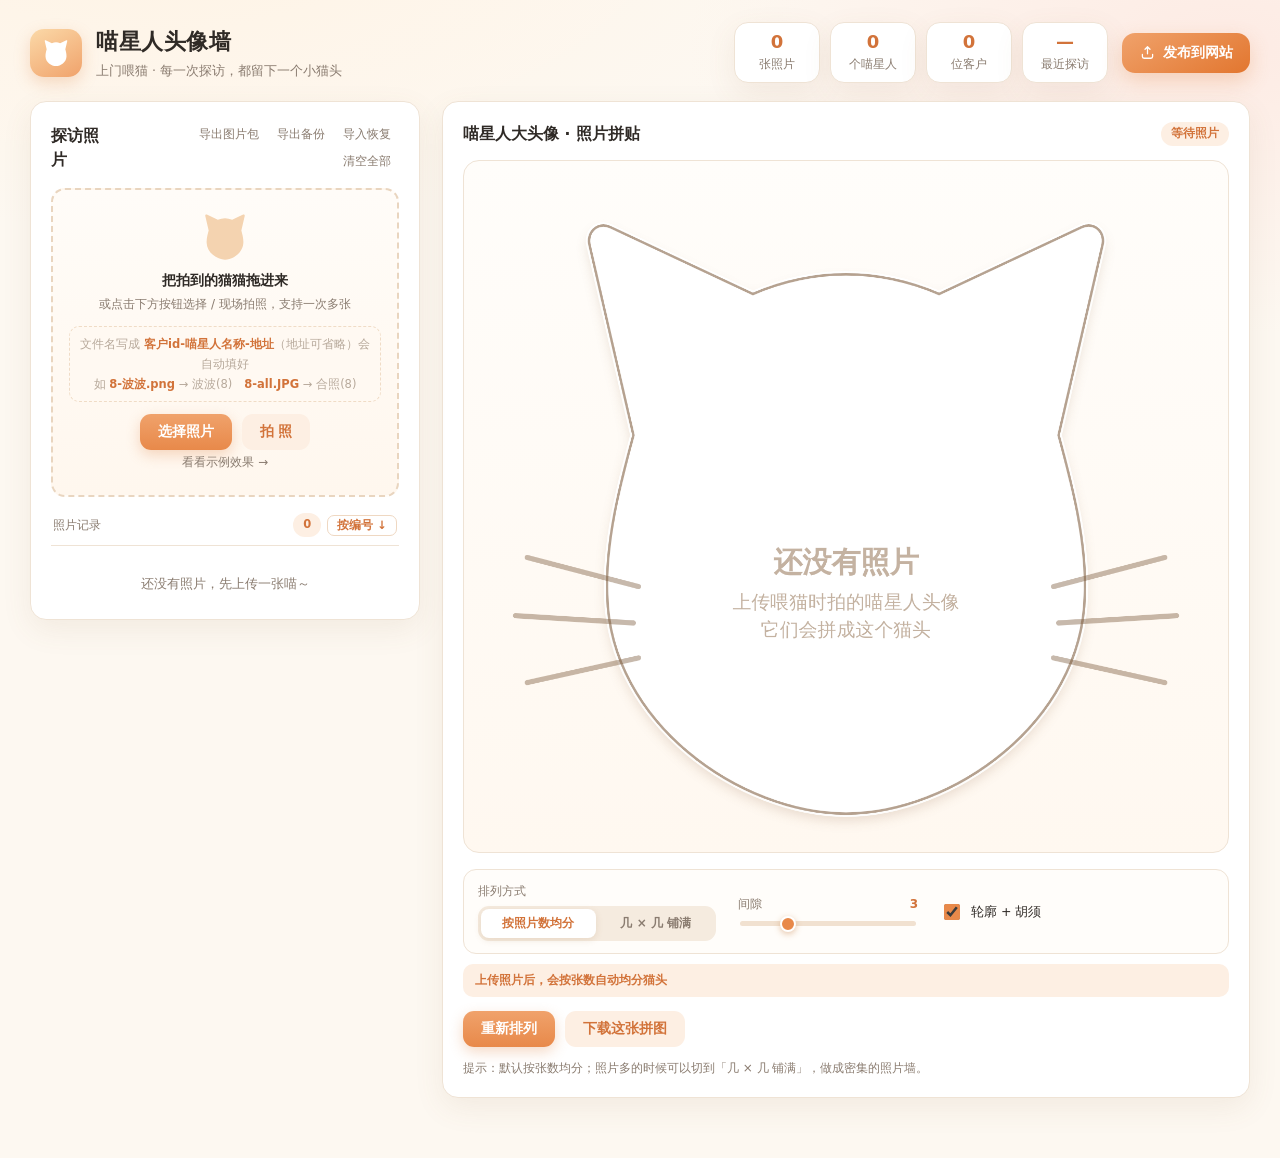
==== index.html @ 74654e31 "叫法统一：全站「猫咪/只」改为「喵星人」。理念：这个网站的猫都是喵星人，更平等。涉及：标题/品牌（猫咪头像墙→喵星人头像墙）、统计卡量词（只猫咪→个喵星人）、访客页总览量词（45 只→45 个）、og" ====
<!DOCTYPE html>
<html lang="zh-CN">
<head>
<meta charset="UTF-8">
<meta name="viewport" content="width=device-width, initial-scale=1.0, viewport-fit=cover">
<title>喵星人头像墙 · 上门喂猫拍照记录</title>
<link rel="stylesheet" href="style.css">
</head>
<body>

<header class="topbar">
  <div class="brand">
    <span class="logo" aria-hidden="true">
      <svg viewBox="0 0 1000 900">
        <path d="M500 872 C356 872 176 748 172 572 C169 498 190 418 208 352 L148 92 C143 74 158 58 176 66 L372 158 C414 140 456 131 500 131 C544 131 586 140 628 158 L824 66 C842 58 857 74 852 92 L792 352 C810 418 831 498 828 572 C824 748 644 872 500 872 Z"/>
      </svg>
    </span>
    <div class="brand-txt">
      <h1>喵星人头像墙</h1>
      <p>上门喂猫 · 每一次探访，都留下一个小猫头</p>
    </div>
  </div>
  <div class="topbar-right">
    <div class="stats" id="stats">
      <div class="stat"><b id="statPhotos">0</b><span>张照片</span></div>
      <div class="stat"><b id="statCats">0</b><span>个喵星人</span></div>
      <div class="stat"><b id="statClients">0</b><span>位客户</span></div>
      <div class="stat"><b id="statLast">—</b><span>最近探访</span></div>
    </div>
    <button class="btn-pub" id="publishBtn" title="把照片和清单写进项目里的 docs/，推上 GitHub Pages 就能看（第一次会请你授权选一次项目文件夹）">
      <svg viewBox="0 0 24 24" aria-hidden="true">
        <path d="M12 3.9v9.9m0-9.9 3.5 3.5M12 3.9 8.5 7.4" fill="none" stroke="currentColor" stroke-width="1.8" stroke-linecap="round" stroke-linejoin="round"/>
        <path d="M4.8 14.6v3.2c0 1.3 1.05 2.3 2.35 2.3h9.7c1.3 0 2.35-1 2.35-2.3v-3.2" fill="none" stroke="currentColor" stroke-width="1.8" stroke-linecap="round"/>
      </svg>
      <span>发布到网站</span>
    </button>
  </div>
</header>

<div class="demo-bar" id="demoBar">
  <span class="demo-dot" aria-hidden="true"></span>
  <span class="demo-txt"><b>示例模式</b> · 当前显示的是程序画出来的示例照片，<u>不会保存</u>，也不会动到你的真实照片</span>
  <button class="btn-soft" id="demoExit">退出示例</button>
</div>

<main class="layout">

  <!-- 左：上传 + 记录列表 -->
  <section class="panel panel-left">
    <div class="panel-head">
      <h2>探访照片</h2>
      <div class="head-btns">
        <button class="btn-ghost" id="zipBtn" title="把裁剪后的照片、喵星人大头拼贴和记录清单打包成 zip">导出图片包</button>
        <button class="btn-ghost" id="exportBtn" title="把全部照片和记录打包成一个 zip 文件（原图 + 记录清单，体积小）">导出备份</button>
        <button class="btn-ghost" id="importBtn" title="从备份文件恢复照片和记录（支持新版 zip 和旧版 json）">导入恢复</button>
        <button class="btn-ghost" id="clearAll">清空全部</button>
      </div>
    </div>

    <div class="dropzone" id="dropzone">
      <div class="dz-icon">
        <svg viewBox="0 0 1000 900">
          <path d="M500 872 C356 872 176 748 172 572 C169 498 190 418 208 352 L148 92 C143 74 158 58 176 66 L372 158 C414 140 456 131 500 131 C544 131 586 140 628 158 L824 66 C842 58 857 74 852 92 L792 352 C810 418 831 498 828 572 C824 748 644 872 500 872 Z"/>
        </svg>
      </div>
      <p class="dz-title">把拍到的猫猫拖进来</p>
      <p class="dz-hint">或点击下方按钮选择 / 现场拍照，支持一次多张</p>
      <p class="dz-rule">文件名写成 <b>客户id-喵星人名称-地址</b>（地址可省略）会自动填好<br>
        如 <b>8-波波.png</b> → 波波(8)　<b>8-all.JPG</b> → 合照(8)</p>
      <div class="dz-btns">
        <button class="btn-primary" id="pickBtn">选择照片</button>
        <button class="btn-soft" id="cameraBtn">拍 照</button>
      </div>
      <button class="btn-ghost" id="demoBtn">看看示例效果 →</button>
    </div>

    <input type="file" id="fileInput" accept="image/*" multiple hidden>
    <input type="file" id="cameraInput" accept="image/*" capture="environment" hidden>
    <input type="file" id="importInput" accept=".zip,.json,application/zip,application/json" hidden>

    <div class="list-head">
      <span>照片记录</span>
      <span class="tag" id="listCount">0</span>
      <button class="mini-btn sort-btn" id="sortBtn" title="切换编号排序方向：从大到小（新订单在前）/ 从小到大。没有编号的照片始终排最前面">按编号 ↓</button>
    </div>
    <div class="photo-list" id="photoList"></div>
    <p class="list-empty" id="listEmpty">还没有照片，先上传一张喵～</p>
  </section>

  <!-- 右：大猫头拼贴 -->
  <section class="panel panel-right">
    <div class="panel-head">
      <h2>喵星人大头像 · 照片拼贴</h2>
      <span class="tag" id="mosaicTag">—</span>
    </div>

    <div class="stage" id="stage">
      <canvas id="mosaic" width="1400" height="1260"></canvas>
    </div>

    <div class="controls">
      <div class="ctl seg">
        <span>排列方式</span>
        <div class="seg-btns" id="modeSeg">
          <button type="button" data-mode="auto" class="on">按照片数均分</button>
          <button type="button" data-mode="grid">几 × 几 铺满</button>
        </div>
      </div>
      <label class="ctl" id="densityCtl">
        <span>照片块数<em id="densityVal">10 × 9</em></span>
        <input type="range" id="density" min="5" max="22" value="10">
      </label>
      <p class="suggest" id="suggestHint" hidden>
        <span id="suggestTxt"></span>
        <button class="btn-soft" id="suggestApply" type="button"></button>
      </p>
      <label class="ctl">
        <span>间隙<em id="gapVal">3</em></span>
        <input type="range" id="gap" min="0" max="12" value="3">
      </label>
      <label class="ctl switch">
        <input type="checkbox" id="whiskers" checked>
        <span>轮廓 + 胡须</span>
      </label>
    </div>

    <p class="layout-note" id="layoutNote">上传照片后，会按张数自动均分猫头</p>

    <div class="actions">
      <button class="btn-primary" id="shuffle">重新排列</button>
      <button class="btn-soft" id="download">下载这张拼图</button>
    </div>

    <p class="tip" id="tip">提示：默认按张数均分；照片多的时候可以切到「几 × 几 铺满」，做成密集的照片墙。</p>
  </section>

</main>

<div class="crop-modal" id="cropModal">
  <div class="crop-panel">
    <div class="crop-head">
      <h2>裁剪照片</h2>
      <span class="crop-step" id="cropStep"></span>
    </div>

    <div class="crop-stage-wrap">
      <div class="crop-stage" id="cropStage">
        <canvas id="cropCanvas"></canvas>
        <div class="crop-box" id="cropBox">
          <span class="cg" data-h="nw"></span>
          <span class="cg" data-h="ne"></span>
          <span class="cg" data-h="sw"></span>
          <span class="cg" data-h="se"></span>
        </div>
      </div>
    </div>

    <div class="crop-row">
      <span class="crop-lbl">比例</span>
      <div class="seg-btns" id="ratioSeg">
        <button type="button" data-ratio="1" class="on">1:1 正方形</button>
        <button type="button" data-ratio="free">自由</button>
        <button type="button" data-ratio="0.75">3:4 竖</button>
        <button type="button" data-ratio="1.333">4:3 横</button>
      </div>
    </div>

    <div class="crop-row">
      <span class="crop-lbl">旋转</span>
      <div class="crop-btns">
        <button class="btn-soft" id="rotL">↺ 左转 90°</button>
        <button class="btn-soft" id="rotR">↻ 右转 90°</button>
      </div>
    </div>

    <p class="crop-hint">拖动方框可移动，拖四个角可缩放。想把喵星人的脸放大一点，就缩小方框只框住脸。</p>

    <div class="crop-actions">
      <button class="btn-ghost" id="cropReset">重置成原图</button>
      <span class="crop-spacer"></span>
      <button class="btn-soft" id="cropSkipAll">全部保持原样</button>
      <button class="btn-soft" id="cropSkip">取消</button>
      <button class="btn-primary" id="cropApply">确定</button>
    </div>
  </div>
</div>

<div class="move-modal" id="moveModal">
  <div class="move-panel">
    <div class="crop-head">
      <h2>移动到别的订单</h2>
      <span class="crop-step" id="moveWho"></span>
    </div>

    <div class="move-row">
      <span class="crop-lbl">编号</span>
      <input id="movePid" inputmode="numeric" placeholder="填编号后按回车" autocomplete="off">
      <button class="btn-primary" id="moveGo" type="button">移动</button>
    </div>
    <p class="crop-hint">填<b>已有编号</b> → 并入那一户；填<b>新编号</b> → 新建一个订单（这张就是它的第一张）。</p>

    <div class="move-list" id="moveList"></div>

    <div class="move-actions">
      <button class="btn-soft" id="moveUnassign" type="button">移出分组（不编号）</button>
      <span class="crop-spacer"></span>
      <button class="btn-ghost" id="moveCancel" type="button">取消</button>
    </div>
  </div>
</div>

<div class="move-modal" id="publishModal">
  <div class="move-panel pub-panel">
    <div class="crop-head">
      <h2>发布到网站</h2>
      <span class="crop-step" id="pubCount"></span>
    </div>

    <p class="pub-tip">发布就是把这批成品图和清单写进项目里的 <b>docs/</b> —— 推上 GitHub Pages 就能看，不用解压，也不用挑图。</p>

    <ul class="pub-list">
      <li><code>docs/meowtonians/</code> 全部成品图</li>
      <li><code>docs/meowtonians/拼贴-大猫头.png</code> 分享用缩略图</li>
      <li><code>docs/photos.json</code> 照片清单（<span id="pubCatCount"></span>）</li>
    </ul>

    <p class="pub-dir" id="pubDir">
      <span id="pubDirTxt"></span>
      <button class="mini-btn" id="pubDirChange" type="button" hidden>换个文件夹</button>
    </p>

    <label class="pub-wm">
      <input type="checkbox" id="pubWatermark" checked>
      <span>给图片叠加水印 <em>Theo + 小猫爪，对角密排</em></span>
    </label>

    <div class="pub-preview">
      <canvas id="wmPreview" width="380" height="132"></canvas>
      <span class="pub-preview-lbl">水印在深浅底上的效果预览</span>
    </div>

    <p class="pub-hint">只有发布出来的图片带水印，你库里的原图不受影响。清单里只写文件名和喵星人名字，不含地址、日期、备注和客户编号。</p>

    <div class="move-actions">
      <span class="crop-spacer"></span>
      <button class="btn-ghost" id="pubCancel" type="button">取消</button>
      <button class="btn-primary" id="pubGo" type="button">开始发布</button>
    </div>
  </div>
</div>

<div class="toast" id="toast"><span id="toastTxt"></span><button class="toast-act" id="toastAct" type="button" hidden></button></div>
<div class="lightbox" id="lightbox"><img alt="预览" id="lightboxImg"></div>

<script src="app.js"></script>
</body>
</html>
---- style.css ----
:root{
  --bg:#FDF8F1;
  --bg-2:#F7EFE4;
  --panel:#FFFFFF;
  --ink:#2F2A26;
  --ink-2:#8A7C70;
  --line:#EFE3D5;
  --accent:#E8894A;
  --accent-d:#D2733A;
  --accent-soft:#FDEFE3;
  --shadow:0 10px 30px rgba(130,96,62,.09);
  --radius:16px;
}

*{box-sizing:border-box;}
html,body{margin:0;padding:0;}
body{
  background:
    radial-gradient(1100px 520px at 12% -8%, #FFF3E4 0%, rgba(255,243,228,0) 62%),
    radial-gradient(900px 480px at 96% 4%, #FDEBE4 0%, rgba(253,235,228,0) 60%),
    var(--bg);
  color:var(--ink);
  font-family:system-ui,-apple-system,"PingFang SC","Hiragino Sans GB","Microsoft YaHei",sans-serif;
  font-size:14px;
  line-height:1.55;
  min-height:100vh;
  -webkit-font-smoothing:antialiased;
}
h1,h2{margin:0;font-weight:700;}
button{font-family:inherit;font-size:14px;cursor:pointer;border:none;}
input{font-family:inherit;}

/* ---------- topbar ---------- */
.topbar{
  display:flex;align-items:center;justify-content:space-between;gap:20px;flex-wrap:wrap;
  padding:22px 30px 18px;max-width:1440px;margin:0 auto;
}
.brand{display:flex;align-items:center;gap:14px;min-width:0;}
.logo{
  width:52px;height:48px;flex:none;border-radius:14px;
  background:linear-gradient(150deg,#FBD9A8,#F0A26B);
  display:grid;place-items:center;box-shadow:0 6px 16px rgba(224,140,80,.28);
}
.logo svg{width:32px;height:29px;fill:#fff;}
.brand-txt h1{font-size:22px;letter-spacing:.5px;}
.brand-txt p{margin:2px 0 0;font-size:12.5px;color:var(--ink-2);}
.stats{display:flex;gap:10px;flex-wrap:wrap;}
.stat{
  background:var(--panel);border:1px solid var(--line);border-radius:14px;
  padding:8px 16px;text-align:center;box-shadow:var(--shadow);min-width:86px;
}
.stat b{display:block;font-size:18px;line-height:1.2;color:var(--accent-d);}
.stat span{font-size:11.5px;color:var(--ink-2);}
.topbar-right{display:flex;align-items:center;gap:14px;flex-wrap:wrap;}
.btn-pub{
  display:inline-flex;align-items:center;gap:7px;flex:none;
  padding:11px 17px;border-radius:13px;font-weight:600;font-size:13.5px;color:#fff;
  background:linear-gradient(150deg,#F0A26B,#E2762F);
  box-shadow:0 8px 20px rgba(224,140,80,.30);
  transition:filter .15s,transform .15s;
}
.btn-pub svg{width:17px;height:17px;flex:none;}
.btn-pub:hover{filter:brightness(1.05);}
.btn-pub:active{transform:translateY(1px);}

/* ---------- 示例模式横幅 ---------- */
.demo-bar{
  display:none;align-items:center;gap:12px;flex-wrap:wrap;
  max-width:1440px;margin:0 auto 16px;padding:11px 18px;
  background:linear-gradient(180deg,#FFF6E9,#FFEEDA);
  border:1px solid #F1D6AE;border-left:5px solid var(--accent);
  border-radius:13px;box-shadow:0 6px 18px rgba(200,150,90,.14);
}
body.demo-mode .demo-bar{display:flex;}
.demo-bar .demo-dot{
  width:9px;height:9px;border-radius:50%;background:var(--accent);flex:none;
  box-shadow:0 0 0 4px rgba(232,137,74,.18);
}
.demo-bar .demo-txt{flex:1;min-width:200px;font-size:12.5px;color:#7C5A38;}
.demo-bar .demo-txt b{color:var(--accent-d);}
.demo-bar .demo-txt u{text-decoration-style:wavy;text-underline-offset:3px;}
.demo-bar .btn-soft{padding:6px 14px;font-size:12.5px;}
body.demo-mode #demoBtn{display:none;}
body.demo-mode #clearAll{opacity:.4;pointer-events:none;}

/* ---------- layout ---------- */
.layout{
  max-width:1440px;margin:0 auto;padding:0 30px 60px;
  display:grid;grid-template-columns:390px minmax(0,1fr);gap:22px;align-items:start;
}
.panel{
  background:var(--panel);border:1px solid var(--line);border-radius:var(--radius);
  box-shadow:var(--shadow);padding:20px;
}
.panel-left{position:sticky;top:20px;max-height:calc(100vh - 40px);display:flex;flex-direction:column;}
.panel-head{display:flex;align-items:center;justify-content:space-between;gap:12px;margin-bottom:14px;}
.panel-head h2{font-size:15.5px;}
.tag{
  font-size:11.5px;color:var(--accent-d);background:var(--accent-soft);
  border-radius:99px;padding:3px 10px;font-weight:600;
}

/* ---------- dropzone ---------- */
.dropzone{
  border:2px dashed #E9D5BF;border-radius:14px;background:linear-gradient(180deg,#FFFCF8,#FFF7EE);
  padding:20px 16px;text-align:center;transition:.18s;margin-bottom:16px;
}
.dropzone.over{border-color:var(--accent);background:#FFF3E6;transform:scale(1.01);}
.dz-icon{width:56px;height:52px;margin:0 auto 8px;}
.dz-icon svg{width:100%;height:100%;fill:#F4D3B0;}
.dz-title{margin:0;font-weight:600;font-size:13.5px;}
.dz-hint{margin:4px 0 12px;font-size:12px;color:var(--ink-2);}
.dz-rule{
  margin:0 0 12px;font-size:11.5px;line-height:1.75;color:#B7A99B;
  background:#FFF9F2;border:1px dashed #F0DCC6;border-radius:10px;padding:7px 10px;
}
.dz-rule b{color:var(--accent-d);font-weight:600;}
.dz-btns{display:flex;gap:10px;justify-content:center;}

.btn-primary{
  background:linear-gradient(180deg,#F0A26B,#E8894A);color:#fff;font-weight:600;
  padding:9px 18px;border-radius:11px;box-shadow:0 5px 14px rgba(224,140,80,.32);transition:.16s;
}
.btn-primary:hover{transform:translateY(-1px);box-shadow:0 8px 18px rgba(224,140,80,.4);}
.btn-primary:active{transform:translateY(0);}
.btn-soft{
  background:var(--accent-soft);color:var(--accent-d);font-weight:600;
  padding:9px 18px;border-radius:11px;transition:.16s;
}
.btn-soft:hover{background:#FBE3D0;}
.btn-ghost{
  background:none;color:var(--ink-2);font-size:12px;padding:4px 8px;border-radius:8px;
}
.btn-ghost:hover{color:var(--accent-d);background:var(--accent-soft);}
.head-btns{display:flex;gap:2px;align-items:center;flex-wrap:wrap;justify-content:flex-end;}

/* ---------- photo list ---------- */
.list-head{
  display:flex;align-items:center;
  font-size:12px;color:var(--ink-2);padding:0 2px 8px;border-bottom:1px solid var(--line);margin-bottom:10px;
}
.list-head .tag{margin-left:auto;}
.list-head .sort-btn{margin-left:6px;}
.photo-list{overflow-y:auto;flex:1;display:flex;flex-direction:column;gap:10px;padding-right:4px;}
.photo-list::-webkit-scrollbar{width:7px;}
.photo-list::-webkit-scrollbar-thumb{background:#E8D8C6;border-radius:9px;}
.list-empty{font-size:12.5px;color:var(--ink-2);text-align:center;padding:18px 0 6px;margin:0;}

.card{
  display:grid;grid-template-columns:64px minmax(0,1fr) 24px;gap:11px;align-items:start;
  border:1px solid var(--line);border-radius:13px;padding:10px;background:#FFFDFA;transition:.16s;
}
.card:hover{border-color:#E6CDB2;box-shadow:0 6px 16px rgba(150,110,70,.08);}
.thumb{
  width:64px;height:64px;border-radius:11px;overflow:hidden;background:var(--bg-2);cursor:zoom-in;
  position:relative;
}
.thumb img{width:100%;height:100%;object-fit:cover;display:block;}
.badge-group{
  position:absolute;left:0;bottom:0;right:0;
  background:rgba(240,150,70,.92);color:#fff;font-size:10px;font-weight:600;
  text-align:center;letter-spacing:.5px;padding:2px 0;line-height:1.35;
  backdrop-filter:blur(2px);
}
.meta{display:flex;flex-direction:column;gap:6px;min-width:0;}
.meta input{
  border:1px solid transparent;background:#FBF6EF;border-radius:8px;padding:5px 8px;
  font-size:12px;color:var(--ink);width:100%;outline:none;transition:.15s;
}
.meta input::placeholder{color:#B7A99B;}
.meta input:focus{background:#fff;border-color:#EBCFAC;box-shadow:0 0 0 3px rgba(232,137,74,.12);}
.meta .f-name{font-weight:600;font-size:12.5px;background:none;padding-left:2px;}
.meta input[type=date]{color:var(--ink-2);font-size:11.5px;padding:4px 6px;flex:none;width:112px;}
.row{display:flex;gap:6px;align-items:center;}
.row .f-place{flex:1;}
.del{
  background:none;color:#C9B8A8;font-size:17px;line-height:1;padding:2px 4px;border-radius:7px;transition:.15s;
}
.del:hover{color:#C2452F;background:#FDECE8;}
.card-foot{display:flex;align-items:center;gap:8px;padding-left:2px;}
.mini-btn{
  background:none;color:var(--accent-d);font-size:11.5px;font-weight:600;
  padding:2px 9px;border:1px solid #EFD8C2;border-radius:7px;transition:.15s;
}
.mini-btn:hover{background:var(--accent-soft);border-color:var(--accent);}
.mini-flag{font-size:11px;color:#B7A99B;}

/* ---------- 分组卡片（按订单/家庭 pid 分组） ---------- */
.group-card{
  flex-shrink:0;   /* 列表容器是 flex 纵排：没有这条 + overflow:hidden，组卡会被整体压扁 */
  border:1px solid var(--line);border-radius:14px;background:#FFFBF5;overflow:hidden;transition:.16s;
}
.group-card:hover{border-color:#E6CDB2;box-shadow:0 6px 16px rgba(150,110,70,.08);}
.group-head{
  display:flex;align-items:center;gap:6px;padding:8px 10px;
  background:var(--bg-2);border-bottom:1px solid var(--line);
}
.pid-label{
  font-size:10.5px;font-weight:600;color:var(--accent-d);background:var(--accent-soft);
  border-radius:6px;padding:3px 7px;flex:none;letter-spacing:.5px;
}
.group-head input{
  border:1px solid transparent;background:none;border-radius:7px;padding:3px 6px;
  font-size:11.5px;color:var(--ink-2);outline:none;transition:.15s;min-width:0;
}
.group-head input::placeholder{color:#CBB59B;}
.group-head input:focus{background:#fff;border-color:#EBCFAC;box-shadow:0 0 0 3px rgba(232,137,74,.12);}
.group-head input[type=date]{width:110px;flex:none;}
.group-head .f-pid{width:64px;flex:none;font-weight:600;color:var(--accent-d);text-align:center;background:#fff;border-color:#F0DFCB;}
.group-head [data-gk="place"]{flex:1;}
.group-body{display:flex;flex-direction:column;gap:8px;padding:9px 10px 10px;}
.group-body .card{
  grid-template-columns:56px minmax(0,1fr) 24px;gap:9px;align-items:start;
  border:1px solid transparent;background:none;padding:4px;box-shadow:none;
}
.group-body .card:hover{border-color:#F0E2CF;}
.group-body .thumb{width:56px;height:56px;}

/* ---------- crop modal ---------- */
.crop-modal{
  position:fixed;inset:0;background:rgba(40,32,26,.68);backdrop-filter:blur(6px);
  display:none;z-index:80;padding:22px;overflow:auto;
}
.crop-modal.show{display:flex;align-items:center;justify-content:center;}
.crop-panel{
  background:var(--panel);border-radius:18px;padding:18px 20px 16px;
  width:min(600px,100%);box-shadow:0 24px 60px rgba(0,0,0,.34);
}
.crop-head{display:flex;align-items:baseline;justify-content:space-between;gap:12px;margin-bottom:12px;}
.crop-head h2{font-size:15.5px;}
.crop-step{font-size:12px;color:var(--ink-2);}
.crop-stage-wrap{display:flex;justify-content:center;}
.crop-stage{
  position:relative;display:inline-block;line-height:0;border-radius:12px;overflow:hidden;
  background:#F3EADF;touch-action:none;
}
.crop-stage canvas{display:block;}
.crop-box{
  position:absolute;box-sizing:border-box;cursor:move;touch-action:none;
  border:2px solid #fff;box-shadow:0 0 0 9999px rgba(35,26,18,.58);
  outline:1px solid rgba(90,60,35,.35);
}
.cg{
  position:absolute;width:16px;height:16px;border-radius:5px;background:#fff;
  border:1.5px solid var(--accent-d);box-shadow:0 1px 4px rgba(0,0,0,.28);
}
.cg[data-h="nw"]{left:-9px;top:-9px;cursor:nwse-resize;}
.cg[data-h="ne"]{right:-9px;top:-9px;cursor:nesw-resize;}
.cg[data-h="sw"]{left:-9px;bottom:-9px;cursor:nesw-resize;}
.cg[data-h="se"]{right:-9px;bottom:-9px;cursor:nwse-resize;}
.crop-row{display:flex;align-items:center;gap:10px;margin-top:11px;}
.crop-lbl{flex:none;width:32px;font-size:12px;color:var(--ink-2);}
.crop-row .seg-btns{flex:1;}
.crop-btns{display:flex;gap:8px;}
.crop-btns .btn-soft{padding:6px 14px;font-size:12.5px;}
.crop-hint{margin:12px 0 0;font-size:11.5px;line-height:1.7;color:var(--ink-2);}
.crop-actions{display:flex;align-items:center;gap:8px;flex-wrap:wrap;margin-top:14px;}
.crop-actions .btn-primary,.crop-actions .btn-soft{padding:8px 16px;font-size:13px;}
.crop-spacer{flex:1;min-width:8px;}
body.cropping{overflow:hidden;}

/* ---------- 移动到别的订单 ---------- */
.move-modal{
  position:fixed;inset:0;background:rgba(40,32,26,.68);backdrop-filter:blur(6px);
  display:none;z-index:82;padding:22px;overflow:auto;
}
.move-modal.show{display:flex;align-items:center;justify-content:center;}
.move-panel{
  background:var(--panel);border-radius:18px;padding:18px 20px 16px;
  width:min(460px,100%);box-shadow:0 24px 60px rgba(0,0,0,.34);
}
.move-row{display:flex;align-items:center;gap:8px;}
.move-row input{
  flex:1;min-width:0;border:1px solid #EBDCCB;background:#FBF6EF;border-radius:9px;
  padding:8px 11px;font-size:13px;font-weight:600;color:var(--ink);outline:none;transition:.15s;
}
.move-row input::placeholder{font-weight:400;color:#B7A99B;}
.move-row input:focus{background:#fff;border-color:#EBCFAC;box-shadow:0 0 0 3px rgba(232,137,74,.12);}
.move-list{display:flex;flex-direction:column;gap:6px;max-height:230px;overflow:auto;margin-top:13px;}
.move-item{
  display:flex;align-items:center;gap:9px;width:100%;text-align:left;
  background:#FFFBF5;border:1px solid var(--line);border-radius:10px;padding:8px 11px;
  font-size:12.5px;color:var(--ink);transition:.15s;
}
.move-item:hover{border-color:var(--accent);background:var(--accent-soft);}
.move-item .mi-pid{flex:none;font-weight:700;color:var(--accent-d);}
.move-item .mi-meta{flex:1;min-width:0;overflow:hidden;text-overflow:ellipsis;white-space:nowrap;font-size:11.5px;color:var(--ink-2);}
.move-item .mi-cnt{flex:none;font-size:11px;color:#B7A99B;}
.move-item .mi-cur{flex:none;font-size:10.5px;color:#8A7663;background:#F1E6D8;border-radius:6px;padding:2px 7px;}
.move-item.is-cur{background:#FBF6EF;color:#9C8B7B;cursor:default;}
.move-item.is-cur:hover{border-color:var(--line);background:#FBF6EF;}
.move-empty{margin:0;font-size:12px;color:var(--ink-2);padding:10px 2px;line-height:1.7;}
.move-actions{display:flex;align-items:center;gap:8px;flex-wrap:wrap;margin-top:15px;}
.move-actions .btn-soft{padding:8px 15px;font-size:12.5px;}
body.moving{overflow:hidden;}

/* ---------- 发布到网站 ---------- */
.pub-panel{width:min(500px,100%);}
.pub-tip{margin:0;font-size:12.5px;line-height:1.75;color:var(--ink-2);}
.pub-tip b{color:var(--accent-d);}
.pub-list{
  margin:11px 0 0;padding:11px 14px;list-style:none;
  background:var(--bg-2);border-radius:12px;font-size:12px;color:var(--ink-2);line-height:1.9;
}
.pub-list li::before{content:'·';color:var(--accent);font-weight:700;margin-right:7px;}
.pub-list code{font-family:ui-monospace,SFMono-Regular,Menlo,monospace;font-size:11.5px;color:var(--ink);}
.pub-wm{
  display:flex;align-items:center;gap:9px;margin-top:13px;cursor:pointer;
  font-size:13px;color:var(--ink);
}
.pub-wm input{width:16px;height:16px;accent-color:var(--accent);cursor:pointer;flex:none;}
.pub-wm em{font-style:normal;color:var(--ink-2);font-size:12px;}
.pub-preview{margin-top:11px;}
.pub-preview canvas{
  display:block;width:100%;height:auto;border-radius:11px;border:1px solid var(--line);
  transition:opacity .2s;
}
.pub-preview-lbl{display:block;margin-top:6px;font-size:11.5px;color:#B7A99B;}
.pub-hint{margin:11px 0 0;font-size:11.5px;line-height:1.75;color:#B7A99B;}
.pub-dir{
  display:flex;align-items:center;gap:9px;flex-wrap:wrap;
  margin:11px 0 0;padding:9px 12px;border-radius:11px;
  background:#FFFBF5;border:1px dashed #E7D7C3;
  font-size:11.5px;line-height:1.7;color:var(--ink-2);
}
.pub-dir b{color:var(--accent-d);}
.pub-dir code{font-family:ui-monospace,SFMono-Regular,Menlo,monospace;color:var(--ink);}

/* ---------- stage ---------- */
.panel-right{display:flex;flex-direction:column;}
.stage{
  border-radius:16px;background:
    linear-gradient(180deg,#FFFDFA,#FFF8F0);
  border:1px solid var(--line);
  padding:18px;display:grid;place-items:center;
}
#mosaic{width:100%;max-width:760px;height:auto;display:block;border-radius:10px;}

.controls{
  display:flex;align-items:center;gap:22px;flex-wrap:wrap;
  margin-top:16px;padding:12px 14px;background:#FFFDFA;border:1px solid var(--line);border-radius:13px;
}
.ctl{display:flex;flex-direction:column;gap:5px;min-width:180px;font-size:12px;color:var(--ink-2);}
.ctl span{display:flex;justify-content:space-between;gap:10px;}
.ctl em{font-style:normal;color:var(--accent-d);font-weight:600;}
.ctl input[type=range]{
  -webkit-appearance:none;appearance:none;height:5px;border-radius:9px;background:#F1E1D0;outline:none;
}
.ctl input[type=range]::-webkit-slider-thumb{
  -webkit-appearance:none;width:16px;height:16px;border-radius:50%;
  background:var(--accent);border:2.5px solid #fff;box-shadow:0 2px 6px rgba(200,130,70,.45);cursor:pointer;
}
.ctl.switch{flex-direction:row;align-items:center;gap:8px;min-width:120px;font-size:12.5px;color:var(--ink);}
.ctl.switch input{width:16px;height:16px;accent-color:var(--accent);}

.suggest{
  flex-basis:100%;display:flex;align-items:center;gap:10px;flex-wrap:wrap;
  margin:0;font-size:12px;color:#B0682F;
}
.suggest[hidden]{display:none;}
.suggest .btn-soft{padding:4px 12px;font-size:12px;white-space:nowrap;}

.ctl.seg{min-width:238px;}
.seg-btns{display:flex;gap:3px;background:#F5EBDF;border-radius:11px;padding:3px;}
.seg-btns button{
  flex:1;background:none;color:var(--ink-2);font-size:12px;font-weight:600;
  padding:6px 8px;border-radius:8px;transition:.15s;white-space:nowrap;
}
.seg-btns button:hover{color:var(--accent-d);}
.seg-btns button.on{background:#fff;color:var(--accent-d);box-shadow:0 2px 7px rgba(160,110,60,.16);}

.layout-note{
  margin:10px 0 0;font-size:12px;color:var(--accent-d);font-weight:600;
  background:var(--accent-soft);border-radius:10px;padding:7px 12px;
}

.actions{display:flex;gap:10px;margin-top:14px;flex-wrap:wrap;}
.tip{margin:12px 0 0;font-size:12px;color:var(--ink-2);}

/* ---------- toast & lightbox ---------- */
.toast{
  position:fixed;left:50%;bottom:34px;transform:translate(-50%,20px);
  display:flex;align-items:center;gap:12px;
  background:rgba(47,42,38,.94);color:#fff;padding:10px 20px;border-radius:11px;font-size:13px;
  opacity:0;pointer-events:none;transition:.25s;z-index:60;backdrop-filter:blur(4px);
}
.toast.show{opacity:1;transform:translate(-50%,0);}
.toast.act{padding-right:12px;}
.toast.act.show{pointer-events:auto;}          /* 带按钮的提示才需要可点 */
.toast-act{
  flex:none;background:rgba(255,255,255,.16);color:#fff;font-size:12.5px;font-weight:600;
  padding:4px 12px;border-radius:8px;border:1px solid rgba(255,255,255,.3);transition:.15s;
}
.toast-act:hover{background:rgba(255,255,255,.32);}
.lightbox{
  position:fixed;inset:0;background:rgba(40,32,26,.72);backdrop-filter:blur(6px);
  display:none;place-items:center;z-index:70;padding:40px;
}
.lightbox.show{display:grid;}
.lightbox img{max-width:min(88vw,900px);max-height:86vh;border-radius:16px;box-shadow:0 24px 60px rgba(0,0,0,.4);}

/* ---------- responsive ---------- */
@media (max-width:1080px){
  .layout{grid-template-columns:1fr;padding:0 18px 50px;}
  .panel-left{position:static;max-height:none;}
  .photo-list{max-height:420px;}
  .topbar{padding:18px 18px 14px;}
}
@media (max-width:560px){
  .brand-txt p{display:none;}
  .stat{min-width:76px;padding:7px 10px;}
  .topbar-right{width:100%;}
  .btn-pub{flex-basis:100%;justify-content:center;}
  .stage{padding:10px;}
  .panel{padding:15px;}
}
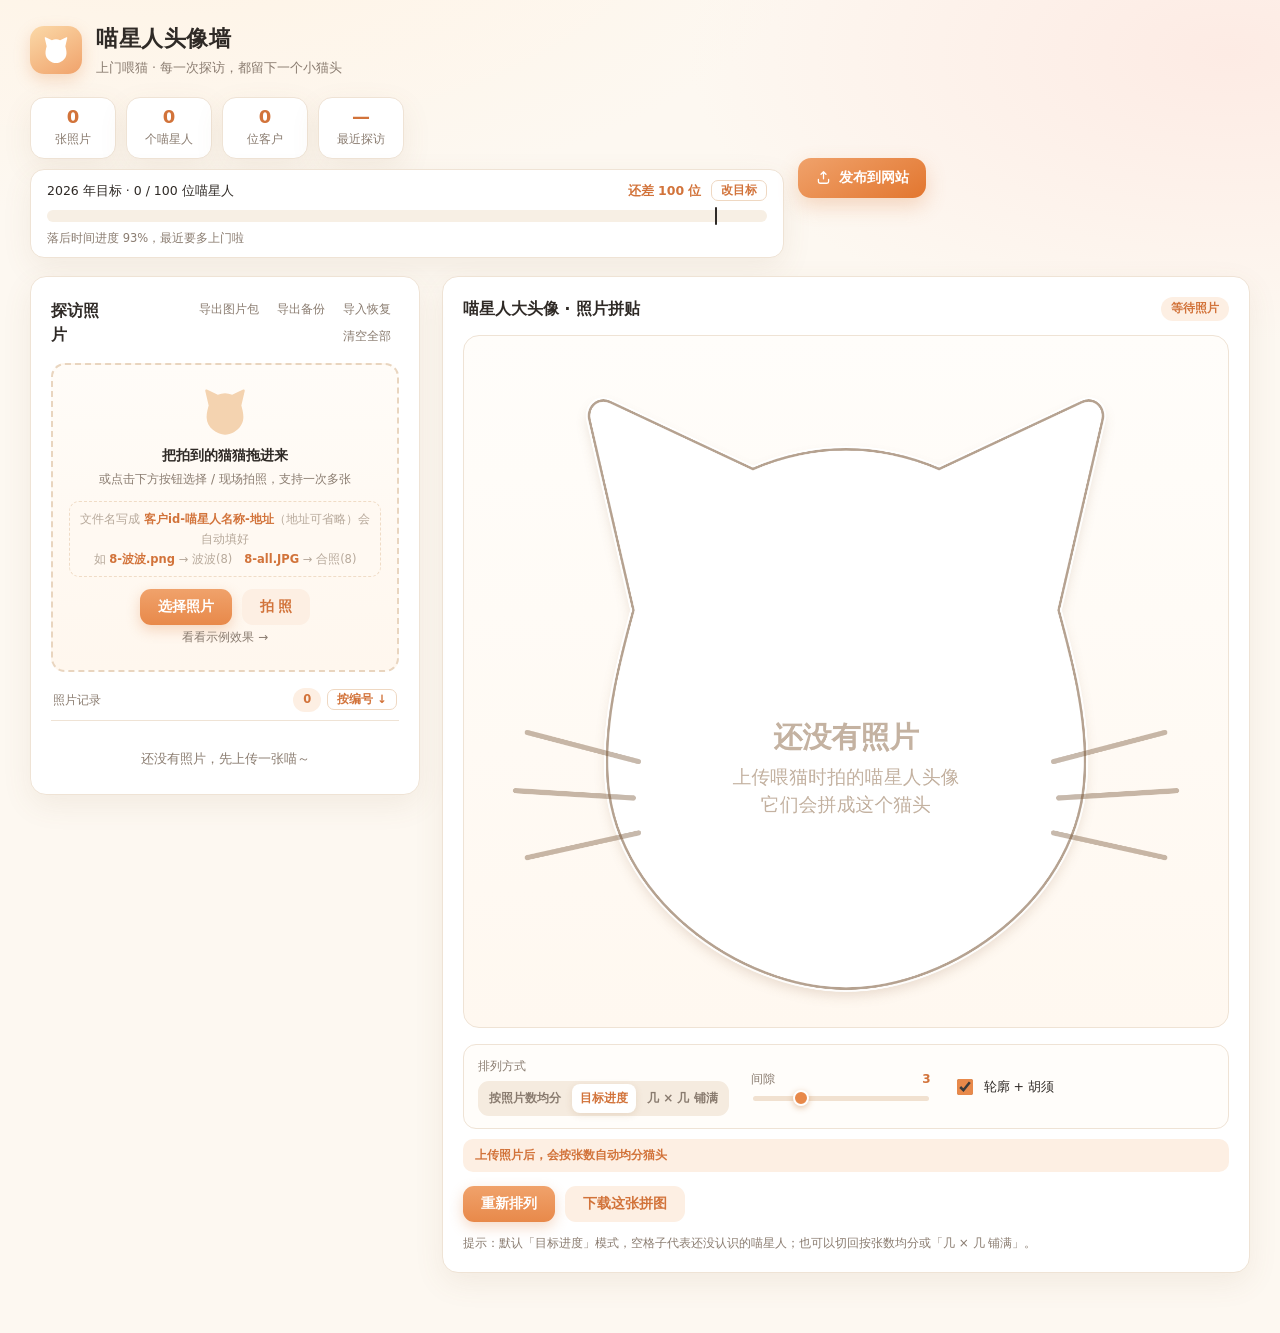
==== commit 20455fb9: "新增目标进度功能：设定年度认识喵星人目标，拼贴/统计卡/访客页三处联动。统计口径=认识的喵星人数（名字去重、同户同名合并、合照不算、未命名合并1位，catRoster 统一实现，与统计卡口径一致）；目" ====
--- a/index.html
+++ b/index.html
@@ -26,6 +26,14 @@
       <div class="stat"><b id="statCats">0</b><span>个喵星人</span></div>
       <div class="stat"><b id="statClients">0</b><span>位客户</span></div>
       <div class="stat"><b id="statLast">—</b><span>最近探访</span></div>
+      <div class="stat-goal" id="statGoal">
+        <div class="sg-head">
+          <span id="goalTitle">目标进度</span>
+          <span class="sg-right"><em id="goalLeft"></em><button class="mini-btn" id="goalEdit" type="button">改目标</button></span>
+        </div>
+        <div class="sg-bar"><div class="sg-fill" id="goalFill"></div><div class="sg-mark" id="goalMark" title="今天在今年的时间进度位置"></div></div>
+        <p class="sg-note" id="goalNote"></p>
+      </div>
     </div>
     <button class="btn-pub" id="publishBtn" title="把照片和清单写进项目里的 docs/，推上 GitHub Pages 就能看（第一次会请你授权选一次项目文件夹）">
       <svg viewBox="0 0 24 24" aria-hidden="true">
@@ -52,7 +60,7 @@
       <div class="head-btns">
         <button class="btn-ghost" id="zipBtn" title="把裁剪后的照片、喵星人大头拼贴和记录清单打包成 zip">导出图片包</button>
         <button class="btn-ghost" id="exportBtn" title="把全部照片和记录打包成一个 zip 文件（原图 + 记录清单，体积小）">导出备份</button>
-        <button class="btn-ghost" id="importBtn" title="从备份文件恢复照片和记录（支持新版 zip 和旧版 json）">导入恢复</button>
+        <button class="btn-ghost" id="importBtn" title="从备份文件恢复照片和记录（zip 包）">导入恢复</button>
         <button class="btn-ghost" id="clearAll">清空全部</button>
       </div>
     </div>
@@ -76,7 +84,7 @@
 
     <input type="file" id="fileInput" accept="image/*" multiple hidden>
     <input type="file" id="cameraInput" accept="image/*" capture="environment" hidden>
-    <input type="file" id="importInput" accept=".zip,.json,application/zip,application/json" hidden>
+    <input type="file" id="importInput" accept=".zip,application/zip" hidden>
 
     <div class="list-head">
       <span>照片记录</span>
@@ -102,7 +110,8 @@
       <div class="ctl seg">
         <span>排列方式</span>
         <div class="seg-btns" id="modeSeg">
-          <button type="button" data-mode="auto" class="on">按照片数均分</button>
+          <button type="button" data-mode="auto">按照片数均分</button>
+          <button type="button" data-mode="goal">目标进度</button>
           <button type="button" data-mode="grid">几 × 几 铺满</button>
         </div>
       </div>
@@ -131,7 +140,7 @@
       <button class="btn-soft" id="download">下载这张拼图</button>
     </div>
 
-    <p class="tip" id="tip">提示：默认按张数均分；照片多的时候可以切到「几 × 几 铺满」，做成密集的照片墙。</p>
+    <p class="tip" id="tip">提示：默认「目标进度」模式，空格子代表还没认识的喵星人；也可以切回按张数均分或「几 × 几 铺满」。</p>
   </section>
 
 </main>
@@ -231,8 +240,23 @@
 
     <label class="pub-wm">
       <input type="checkbox" id="pubWatermark" checked>
-      <span>给图片叠加水印 <em>Theo + 小猫爪，对角密排</em></span>
+      <span>给图片叠加水印 <em id="wmLabel">Theo + 小猫爪，对角密排</em></span>
     </label>
+
+    <label class="pub-wmrow" id="wmTextRow">
+      <span>水印文字</span>
+      <input type="text" id="wmTextInput" maxlength="24" placeholder="Theo" spellcheck="false">
+      <em>改成你自己的名字或招牌，留空恢复默认 Theo；访客页下载水印同步使用</em>
+    </label>
+
+    <div class="pub-wmopts" id="wmOptsRow">
+      <span>水印样式</span>
+      <span class="pub-opts">
+        <label><input type="checkbox" id="wmPawInput" checked> 带小猫爪</label>
+        <label><input type="checkbox" id="wmTileInput" checked> 对角密排</label>
+      </span>
+      <em>对角密排不勾时改成右下角一枚；访客页下载水印同步使用</em>
+    </div>
 
     <div class="pub-preview">
       <canvas id="wmPreview" width="380" height="132"></canvas>
--- a/style.css
+++ b/style.css
@@ -51,6 +51,22 @@
 }
 .stat b{display:block;font-size:18px;line-height:1.2;color:var(--accent-d);}
 .stat span{font-size:11.5px;color:var(--ink-2);}
+.stat-goal{
+  flex-basis:100%;
+  background:var(--panel);border:1px solid var(--line);border-radius:14px;
+  padding:10px 16px;box-shadow:var(--shadow);
+}
+.sg-head{display:flex;align-items:baseline;justify-content:space-between;gap:10px;flex-wrap:wrap;}
+.sg-head #goalTitle{font-size:12.5px;color:var(--ink);}
+.sg-right{display:inline-flex;align-items:center;gap:10px;}
+.sg-right em{font-style:normal;color:var(--accent-d);font-weight:600;font-size:12.5px;}
+.sg-bar{position:relative;height:12px;border-radius:6px;background:var(--bg-2);margin-top:9px;}
+.sg-fill{height:100%;border-radius:6px;background:linear-gradient(90deg,#F0A26B,#E2762F);transition:width .4s;}
+.sg-mark{
+  position:absolute;top:-3px;bottom:-3px;width:2px;border-radius:1px;
+  background:var(--ink);transform:translateX(-1px);
+}
+.sg-note{margin:7px 0 0;font-size:11.5px;color:var(--ink-2);line-height:1.6;}
 .topbar-right{display:flex;align-items:center;gap:14px;flex-wrap:wrap;}
 .btn-pub{
   display:inline-flex;align-items:center;gap:7px;flex:none;
@@ -310,6 +326,26 @@
 }
 .pub-wm input{width:16px;height:16px;accent-color:var(--accent);cursor:pointer;flex:none;}
 .pub-wm em{font-style:normal;color:var(--ink-2);font-size:12px;}
+.pub-wmrow{
+  display:flex;align-items:center;gap:9px;margin-top:9px;flex-wrap:wrap;
+  font-size:13px;color:var(--ink);
+}
+.pub-wmrow input{
+  flex:1;min-width:140px;padding:7px 11px;border-radius:10px;
+  border:1px solid var(--line);background:var(--panel);color:var(--ink);
+  font-size:13px;outline:none;
+}
+.pub-wmrow input:focus{border-color:var(--accent);}
+.pub-wmrow em{font-style:normal;color:var(--ink-2);font-size:11.5px;flex-basis:100%;}
+.pub-wmopts{
+  display:flex;align-items:center;gap:9px;margin-top:9px;flex-wrap:wrap;
+  font-size:13px;color:var(--ink);
+}
+.pub-wmopts>span:first-child{color:var(--ink-2);font-size:12.5px;}
+.pub-opts{display:flex;gap:18px;flex-wrap:wrap;}
+.pub-opts label{display:flex;align-items:center;gap:6px;cursor:pointer;}
+.pub-opts input{width:15px;height:15px;accent-color:var(--accent);cursor:pointer;flex:none;}
+.pub-wmopts em{font-style:normal;color:var(--ink-2);font-size:11.5px;flex-basis:100%;}
 .pub-preview{margin-top:11px;}
 .pub-preview canvas{
   display:block;width:100%;height:auto;border-radius:11px;border:1px solid var(--line);
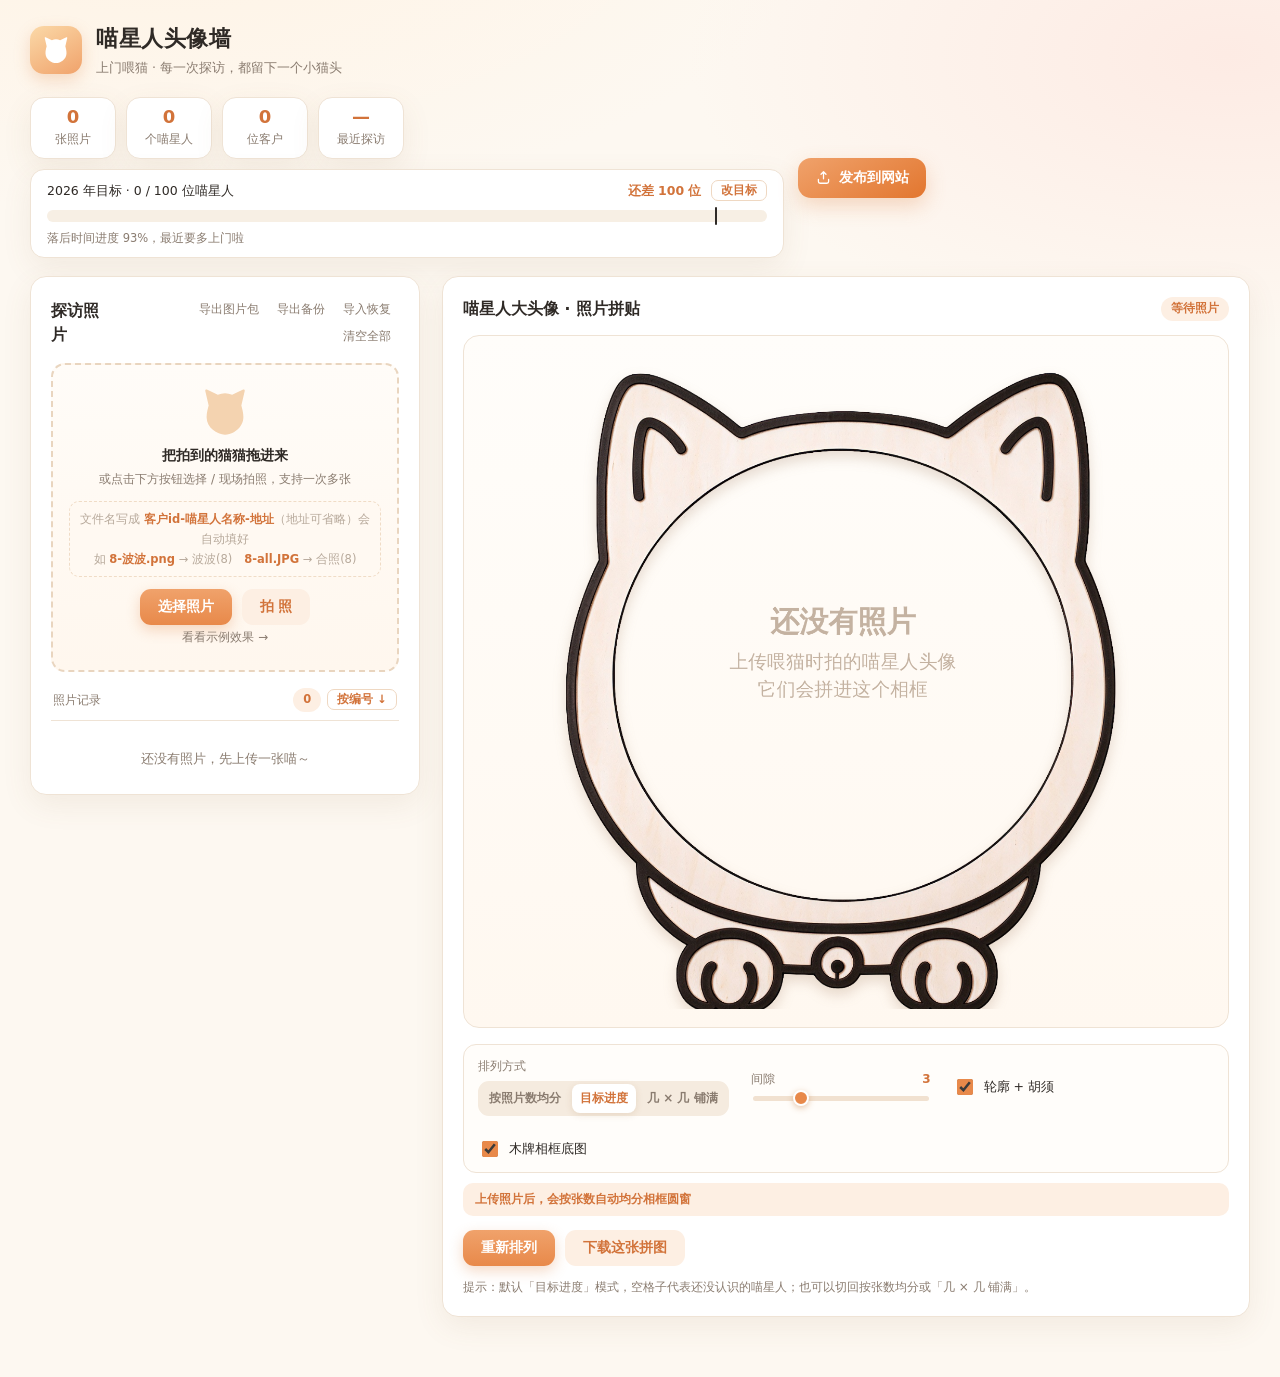
==== commit edfbe8b9: "工作台新增「木牌相框底图」勾选：相框背景图与猫头轮廓可随时切换 - app.js 把「图加载成功」(bgLoaded) 与「是否启用」(useBgFrame → 生效值 bgImg) 拆开；setBg" ====
--- a/index.html
+++ b/index.html
@@ -21,12 +21,12 @@
     </div>
   </div>
   <div class="topbar-right">
-    <div class="stats" id="stats">
+    <div class="stats">
       <div class="stat"><b id="statPhotos">0</b><span>张照片</span></div>
       <div class="stat"><b id="statCats">0</b><span>个喵星人</span></div>
       <div class="stat"><b id="statClients">0</b><span>位客户</span></div>
       <div class="stat"><b id="statLast">—</b><span>最近探访</span></div>
-      <div class="stat-goal" id="statGoal">
+      <div class="stat-goal">
         <div class="sg-head">
           <span id="goalTitle">目标进度</span>
           <span class="sg-right"><em id="goalLeft"></em><button class="mini-btn" id="goalEdit" type="button">改目标</button></span>
@@ -45,7 +45,7 @@
   </div>
 </header>
 
-<div class="demo-bar" id="demoBar">
+<div class="demo-bar">
   <span class="demo-dot" aria-hidden="true"></span>
   <span class="demo-txt"><b>示例模式</b> · 当前显示的是程序画出来的示例照片，<u>不会保存</u>，也不会动到你的真实照片</span>
   <button class="btn-soft" id="demoExit">退出示例</button>
@@ -102,7 +102,7 @@
       <span class="tag" id="mosaicTag">—</span>
     </div>
 
-    <div class="stage" id="stage">
+    <div class="stage">
       <canvas id="mosaic" width="1400" height="1260"></canvas>
     </div>
 
@@ -131,6 +131,10 @@
         <input type="checkbox" id="whiskers" checked>
         <span>轮廓 + 胡须</span>
       </label>
+      <label class="ctl switch" id="bgFrameCtl" hidden title="关掉就用原来的猫头轮廓">
+        <input type="checkbox" id="bgFrame" checked>
+        <span>木牌相框底图</span>
+      </label>
     </div>
 
     <p class="layout-note" id="layoutNote">上传照片后，会按张数自动均分猫头</p>
@@ -153,7 +157,7 @@
     </div>
 
     <div class="crop-stage-wrap">
-      <div class="crop-stage" id="cropStage">
+      <div class="crop-stage">
         <canvas id="cropCanvas"></canvas>
         <div class="crop-box" id="cropBox">
           <span class="cg" data-h="nw"></span>
@@ -233,7 +237,7 @@
       <li><code>docs/photos.json</code> 照片清单（<span id="pubCatCount"></span>）</li>
     </ul>
 
-    <p class="pub-dir" id="pubDir">
+    <p class="pub-dir">
       <span id="pubDirTxt"></span>
       <button class="mini-btn" id="pubDirChange" type="button" hidden>换个文件夹</button>
     </p>
@@ -243,13 +247,13 @@
       <span>给图片叠加水印 <em id="wmLabel">Theo + 小猫爪，对角密排</em></span>
     </label>
 
-    <label class="pub-wmrow" id="wmTextRow">
+    <label class="pub-wmrow">
       <span>水印文字</span>
       <input type="text" id="wmTextInput" maxlength="24" placeholder="Theo" spellcheck="false">
       <em>改成你自己的名字或招牌，留空恢复默认 Theo；访客页下载水印同步使用</em>
     </label>
 
-    <div class="pub-wmopts" id="wmOptsRow">
+    <div class="pub-wmopts">
       <span>水印样式</span>
       <span class="pub-opts">
         <label><input type="checkbox" id="wmPawInput" checked> 带小猫爪</label>
--- a/style.css
+++ b/style.css
@@ -186,9 +186,6 @@
 .meta input::placeholder{color:#B7A99B;}
 .meta input:focus{background:#fff;border-color:#EBCFAC;box-shadow:0 0 0 3px rgba(232,137,74,.12);}
 .meta .f-name{font-weight:600;font-size:12.5px;background:none;padding-left:2px;}
-.meta input[type=date]{color:var(--ink-2);font-size:11.5px;padding:4px 6px;flex:none;width:112px;}
-.row{display:flex;gap:6px;align-items:center;}
-.row .f-place{flex:1;}
 .del{
   background:none;color:#C9B8A8;font-size:17px;line-height:1;padding:2px 4px;border-radius:7px;transition:.15s;
 }
@@ -388,6 +385,7 @@
 }
 .ctl.switch{flex-direction:row;align-items:center;gap:8px;min-width:120px;font-size:12.5px;color:var(--ink);}
 .ctl.switch input{width:16px;height:16px;accent-color:var(--accent);}
+.ctl[hidden]{display:none;}   /* .ctl/.switch 是 flex，不写这条 hidden 属性会失效 */
 
 .suggest{
   flex-basis:100%;display:flex;align-items:center;gap:10px;flex-wrap:wrap;
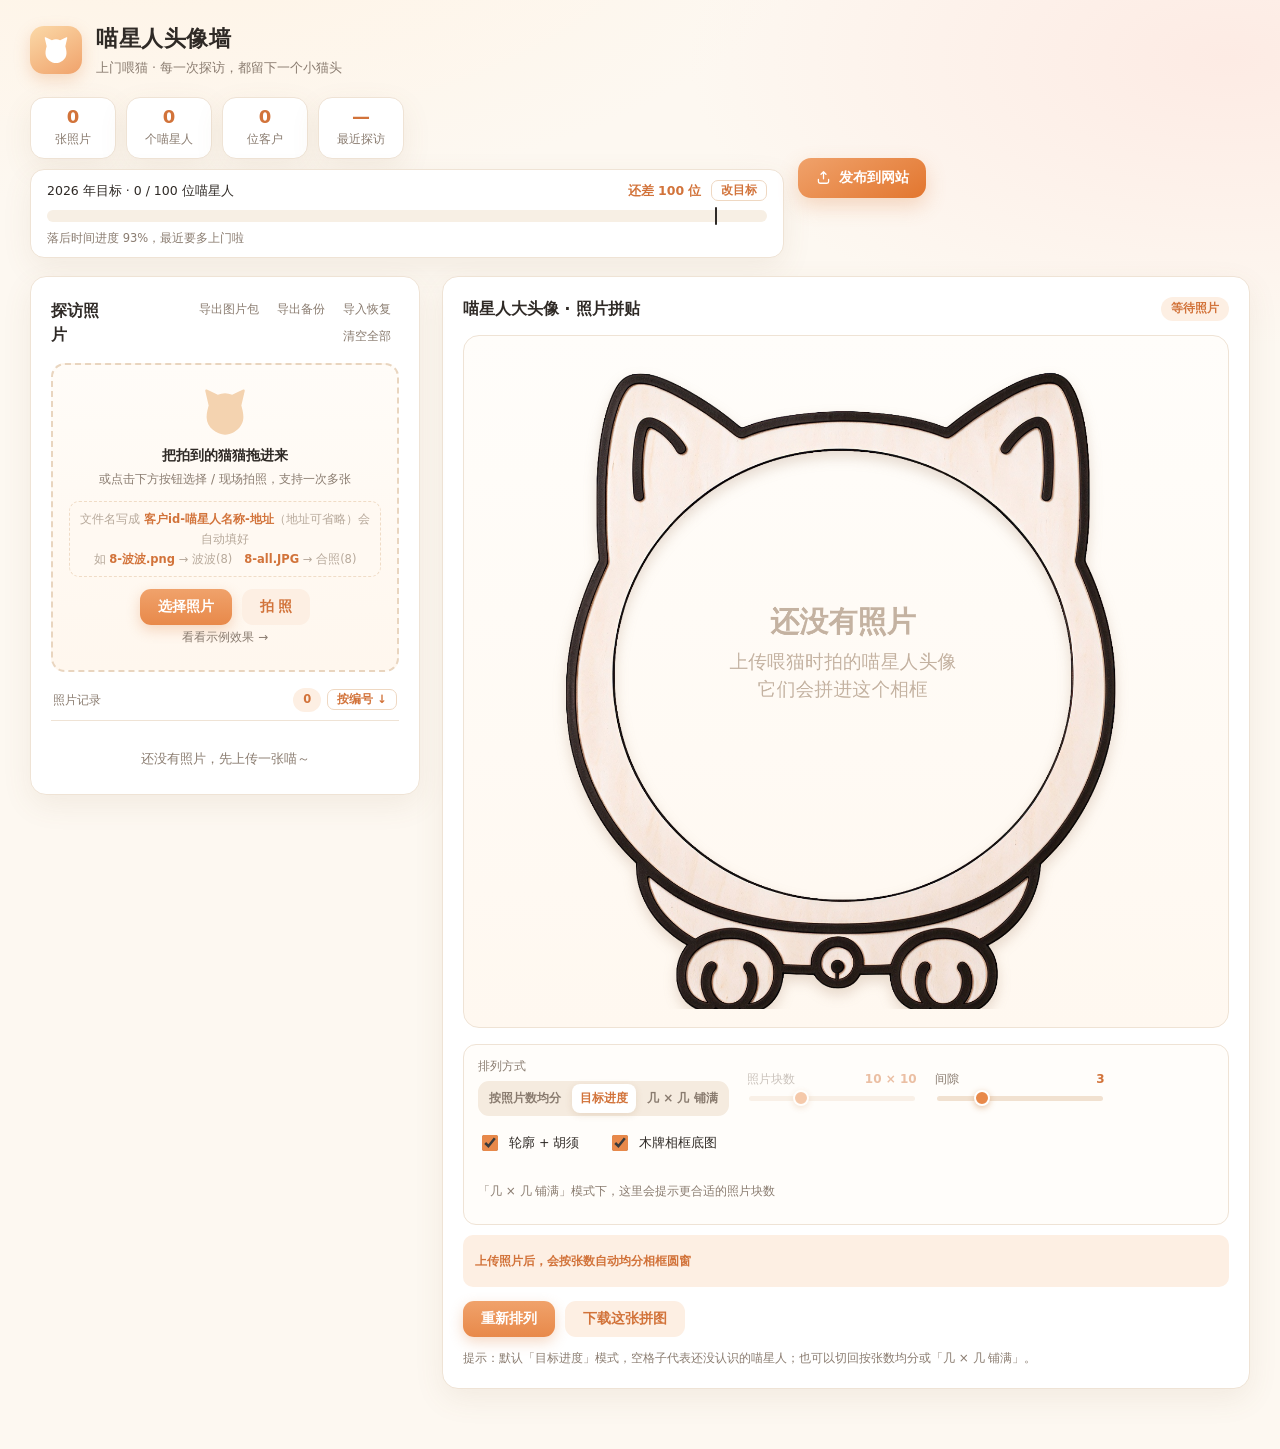
==== commit 1029bb95: "控制区固定分区：切换排列方式不再引起控件换行、跳动。 问题：切到「几 × 几 铺满」时「照片块数」滑块出现、建议值整行插入，把「间隙」等控件挤到下一行；切回又跳回去。  改动（所有控件常驻，布局只跟窗" ====
--- a/index.html
+++ b/index.html
@@ -115,14 +115,10 @@
           <button type="button" data-mode="grid">几 × 几 铺满</button>
         </div>
       </div>
-      <label class="ctl" id="densityCtl">
+      <label class="ctl" id="densityCtl" title="只在「几 × 几 铺满」模式下起作用">
         <span>照片块数<em id="densityVal">10 × 9</em></span>
         <input type="range" id="density" min="5" max="22" value="10">
       </label>
-      <p class="suggest" id="suggestHint" hidden>
-        <span id="suggestTxt"></span>
-        <button class="btn-soft" id="suggestApply" type="button"></button>
-      </p>
       <label class="ctl">
         <span>间隙<em id="gapVal">3</em></span>
         <input type="range" id="gap" min="0" max="12" value="3">
@@ -131,10 +127,16 @@
         <input type="checkbox" id="whiskers" checked>
         <span>轮廓 + 胡须</span>
       </label>
-      <label class="ctl switch" id="bgFrameCtl" hidden title="关掉就用原来的猫头轮廓">
+      <label class="ctl switch off" id="bgFrameCtl" title="关掉就用原来的猫头轮廓">
         <input type="checkbox" id="bgFrame" checked>
         <span>木牌相框底图</span>
       </label>
+      <!-- 建议值提示必须排在所有控件之后：它是 flex-basis:100% 的整行，
+           放在中间会把后面的控件全挤到下一行 -->
+      <p class="suggest" id="suggestHint">
+        <span id="suggestTxt"></span>
+        <button class="btn-soft" id="suggestApply" type="button" hidden></button>
+      </p>
     </div>
 
     <p class="layout-note" id="layoutNote">上传照片后，会按张数自动均分猫头</p>
--- a/style.css
+++ b/style.css
@@ -369,11 +369,13 @@
 }
 #mosaic{width:100%;max-width:760px;height:auto;display:block;border-radius:10px;}
 
+/* 控制区：所有控件永远在场（不适用的置灰、未就绪的占位隐藏），
+   这样布局只跟窗口宽度有关，切换排列方式 / 勾选项时不会重排、不会换行跳动。 */
 .controls{
-  display:flex;align-items:center;gap:22px;flex-wrap:wrap;
+  display:flex;align-items:center;gap:16px 18px;flex-wrap:wrap;
   margin-top:16px;padding:12px 14px;background:#FFFDFA;border:1px solid var(--line);border-radius:13px;
 }
-.ctl{display:flex;flex-direction:column;gap:5px;min-width:180px;font-size:12px;color:var(--ink-2);}
+.ctl{display:flex;flex-direction:column;gap:5px;min-width:170px;font-size:12px;color:var(--ink-2);}
 .ctl span{display:flex;justify-content:space-between;gap:10px;}
 .ctl em{font-style:normal;color:var(--accent-d);font-weight:600;}
 .ctl input[type=range]{
@@ -383,16 +385,19 @@
   -webkit-appearance:none;width:16px;height:16px;border-radius:50%;
   background:var(--accent);border:2.5px solid #fff;box-shadow:0 2px 6px rgba(200,130,70,.45);cursor:pointer;
 }
-.ctl.switch{flex-direction:row;align-items:center;gap:8px;min-width:120px;font-size:12.5px;color:var(--ink);}
+.ctl.switch{flex-direction:row;align-items:center;gap:8px;min-width:112px;font-size:12.5px;color:var(--ink);}
 .ctl.switch input{width:16px;height:16px;accent-color:var(--accent);}
-.ctl[hidden]{display:none;}   /* .ctl/.switch 是 flex，不写这条 hidden 属性会失效 */
+.ctl.is-idle{opacity:.45;}                 /* 当前排列方式用不到：留在原位、置灰 */
+.ctl.is-idle input{pointer-events:none;}
+.ctl.off{visibility:hidden;}               /* 相框底图没加载出来：占着位置但不显示 */
 
 .suggest{
-  flex-basis:100%;display:flex;align-items:center;gap:10px;flex-wrap:wrap;
-  margin:0;font-size:12px;color:#B0682F;
-}
-.suggest[hidden]{display:none;}
-.suggest .btn-soft{padding:4px 12px;font-size:12px;white-space:nowrap;}
+  flex-basis:100%;display:flex;align-items:center;gap:10px;
+  margin:0;font-size:12px;color:#B0682F;min-height:42px;
+}
+.suggest.is-idle{color:var(--ink-2);}      /* 没有建议可给时只是静默说明，不抢眼 */
+#suggestTxt{flex:1 1 auto;min-width:0;}
+.suggest .btn-soft{padding:4px 12px;font-size:12px;white-space:nowrap;flex:none;}
 
 .ctl.seg{min-width:238px;}
 .seg-btns{display:flex;gap:3px;background:#F5EBDF;border-radius:11px;padding:3px;}
@@ -406,6 +411,7 @@
 .layout-note{
   margin:10px 0 0;font-size:12px;color:var(--accent-d);font-weight:600;
   background:var(--accent-soft);border-radius:10px;padding:7px 12px;
+  min-height:52px;display:flex;align-items:center;   /* 恒定两行高：文字长短变化不再推挤下方按钮 */
 }
 
 .actions{display:flex;gap:10px;margin-top:14px;flex-wrap:wrap;}
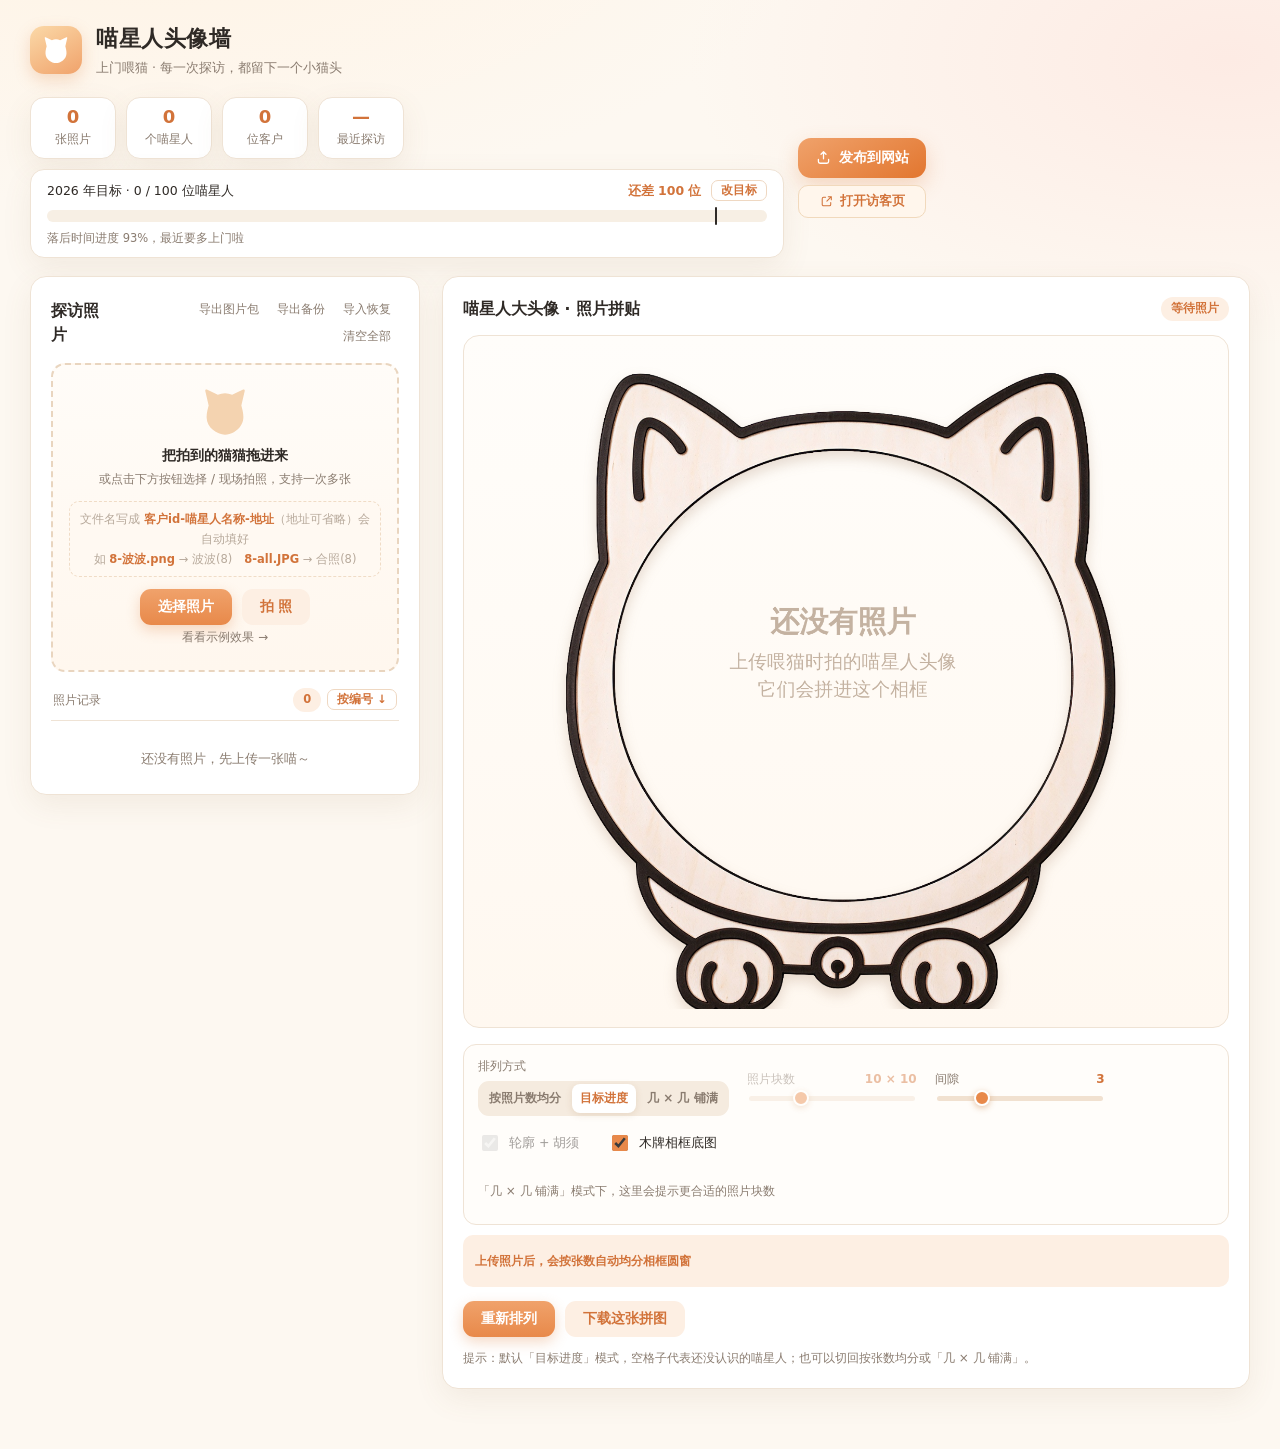
==== commit 91a08415: "访客页支持木牌相框 + 发布入口整理：发布 toast 恢复「打开访客页」跳转、顶栏新增常驻按钮 1) 访客页相框： - docs/share.js 引入与工作台一致的相框几何（BG_MAP/BG_H" ====
--- a/index.html
+++ b/index.html
@@ -35,13 +35,22 @@
         <p class="sg-note" id="goalNote"></p>
       </div>
     </div>
-    <button class="btn-pub" id="publishBtn" title="把照片和清单写进项目里的 docs/，推上 GitHub Pages 就能看（第一次会请你授权选一次项目文件夹）">
-      <svg viewBox="0 0 24 24" aria-hidden="true">
-        <path d="M12 3.9v9.9m0-9.9 3.5 3.5M12 3.9 8.5 7.4" fill="none" stroke="currentColor" stroke-width="1.8" stroke-linecap="round" stroke-linejoin="round"/>
-        <path d="M4.8 14.6v3.2c0 1.3 1.05 2.3 2.35 2.3h9.7c1.3 0 2.35-1 2.35-2.3v-3.2" fill="none" stroke="currentColor" stroke-width="1.8" stroke-linecap="round"/>
-      </svg>
-      <span>发布到网站</span>
-    </button>
+    <div class="pub-block">
+      <button class="btn-pub" id="publishBtn" title="把照片和清单写进项目里的 docs/，推上 GitHub Pages 就能看（第一次会请你授权选一次项目文件夹）">
+        <svg viewBox="0 0 24 24" aria-hidden="true">
+          <path d="M12 3.9v9.9m0-9.9 3.5 3.5M12 3.9 8.5 7.4" fill="none" stroke="currentColor" stroke-width="1.8" stroke-linecap="round" stroke-linejoin="round"/>
+          <path d="M4.8 14.6v3.2c0 1.3 1.05 2.3 2.35 2.3h9.7c1.3 0 2.35-1 2.35-2.3v-3.2" fill="none" stroke="currentColor" stroke-width="1.8" stroke-linecap="round"/>
+        </svg>
+        <span>发布到网站</span>
+      </button>
+      <button class="btn-visit" id="openSiteBtn" type="button" title="在新标签页打开访客页（别人看到的那张大猫头，就是 docs/ 里发布出来的）">
+        <svg viewBox="0 0 24 24" aria-hidden="true">
+          <path d="M14.2 4.6h5.2v5.2M19.4 4.6l-7.6 7.6" fill="none" stroke="currentColor" stroke-width="1.8" stroke-linecap="round" stroke-linejoin="round"/>
+          <path d="M18.4 14.6v3.4c0 1.3-1.05 2.3-2.35 2.3H6.15c-1.3 0-2.35-1-2.35-2.3V8c0-1.3 1.05-2.3 2.35-2.3H9.6" fill="none" stroke="currentColor" stroke-width="1.8" stroke-linecap="round"/>
+        </svg>
+        <span>打开访客页</span>
+      </button>
+    </div>
   </div>
 </header>
 
@@ -123,7 +132,7 @@
         <span>间隙<em id="gapVal">3</em></span>
         <input type="range" id="gap" min="0" max="12" value="3">
       </label>
-      <label class="ctl switch">
+      <label class="ctl switch" id="whiskersCtl" title="相框模式下不生效（相框图自带描边）">
         <input type="checkbox" id="whiskers" checked>
         <span>轮廓 + 胡须</span>
       </label>
--- a/style.css
+++ b/style.css
@@ -78,6 +78,18 @@
 .btn-pub svg{width:17px;height:17px;flex:none;}
 .btn-pub:hover{filter:brightness(1.05);}
 .btn-pub:active{transform:translateY(1px);}
+
+/* 发布 + 看访客页：上下两枚按钮一组，「打开访客页」常驻就是发布按钮下面那枚 */
+.pub-block{display:flex;flex-direction:column;gap:7px;align-items:stretch;}
+.btn-visit{
+  display:inline-flex;align-items:center;justify-content:center;gap:6px;
+  padding:7px 14px;border-radius:10px;font-weight:600;font-size:12.5px;
+  color:var(--accent-d);background:#FFF6EC;border:1px solid #F1D9BC;
+  transition:.15s;
+}
+.btn-visit svg{width:14px;height:14px;flex:none;}
+.btn-visit:hover{background:#FDEDDA;border-color:#EBC79E;}
+.btn-visit:active{transform:translateY(1px);}
 
 /* ---------- 示例模式横幅 ---------- */
 .demo-bar{
@@ -450,7 +462,8 @@
   .brand-txt p{display:none;}
   .stat{min-width:76px;padding:7px 10px;}
   .topbar-right{width:100%;}
-  .btn-pub{flex-basis:100%;justify-content:center;}
+  .pub-block{flex-basis:100%;}                 /* 窄屏：这一组独占一行 */
+  .pub-block .btn-pub{flex-basis:auto;justify-content:center;}
   .stage{padding:10px;}
   .panel{padding:15px;}
 }
